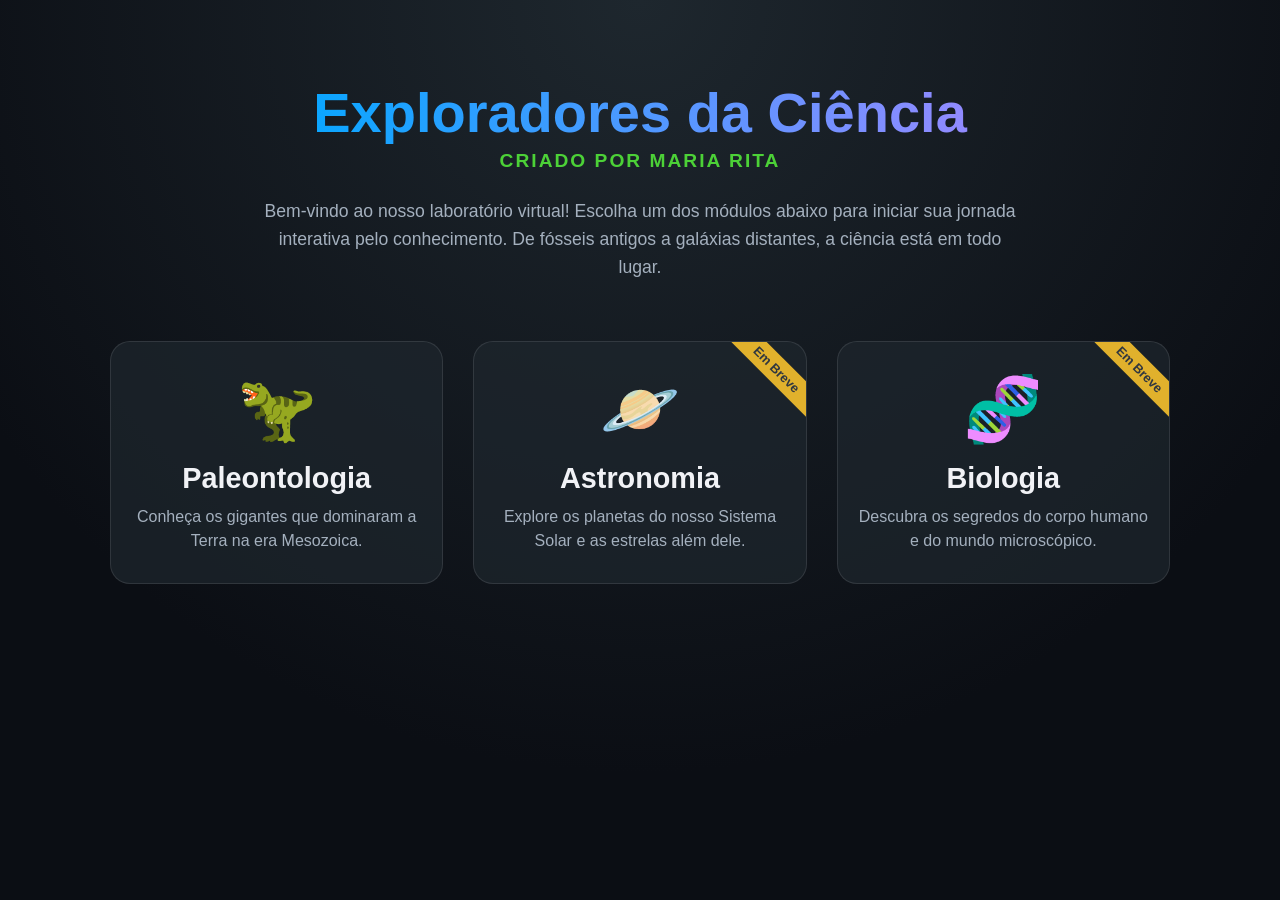
==== index.html @ f39e193e "Add files via upload" ====
<!DOCTYPE html>
<html lang="pt-BR">
<head>
    <meta charset="UTF-8">
    <meta name="viewport" content="width=device-width, initial-scale=1.0">
    <title>Portal da Ciência | Maria Rita</title>
    <link rel="stylesheet" href="style.css">
</head>
<body>

    <header class="hero-section">
        <div class="hero-conteudo">
            <h1>Exploradores da Ciência</h1>
            <p class="subtitulo">Criado por Maria Rita</p>
            <p class="descricao-portal">
                Bem-vindo ao nosso laboratório virtual! Escolha um dos módulos abaixo para iniciar sua jornada interativa pelo conhecimento. De fósseis antigos a galáxias distantes, a ciência está em todo lugar.
            </p>
        </div>
    </header>

    <main class="container-modulos">
        <a href="dinossauros.html" class="cartao-modulo modulo-paleo">
            <div class="icone">🦖</div>
            <h2>Paleontologia</h2>
            <p>Conheça os gigantes que dominaram a Terra na era Mesozoica.</p>
        </a>

        <a href="astronomia.html" class="cartao-modulo modulo-astro">
            <div class="icone">🪐</div>
            <h2>Astronomia</h2>
            <p>Explore os planetas do nosso Sistema Solar e as estrelas além dele.</p>
            <span class="badge">Em Breve</span>
        </a>

        <a href="biologia.html" class="cartao-modulo modulo-bio">
            <div class="icone">🧬</div>
            <h2>Biologia</h2>
            <p>Descubra os segredos do corpo humano e do mundo microscópico.</p>
            <span class="badge">Em Breve</span>
        </a>
    </main>

</body>
</html>
---- style.css ----
/* RESET E CORES GERAIS */
* { box-sizing: border-box; margin: 0; padding: 0; font-family: 'Segoe UI', Tahoma, Geneva, Verdana, sans-serif; }

body {
    background-color: #0b0e14;
    background-image: radial-gradient(circle at 50% 0%, #1e272e 0%, #0b0e14 70%);
    color: #f1f2f6;
    min-height: 100vh;
    display: flex;
    flex-direction: column;
    align-items: center;
    overflow-x: hidden;
}

/* CABEÇALHO (HERO) */
.hero-section { text-align: center; padding: 80px 20px 40px; width: 100%; max-width: 800px; position: relative; }
.hero-conteudo h1 { font-size: 3.5rem; background: linear-gradient(90deg, #00a8ff, #9c88ff); -webkit-background-clip: text; -webkit-text-fill-color: transparent; margin-bottom: 5px; }
.subtitulo { font-size: 1.2rem; color: #4cd137; font-weight: bold; letter-spacing: 2px; text-transform: uppercase; margin-bottom: 25px; }
.descricao-portal { font-size: 1.1rem; line-height: 1.6; color: #a4b0be; }

/* GRID DE MÓDULOS (Portal Inicial) */
.container-modulos {
    display: grid;
    grid-template-columns: repeat(auto-fit, minmax(280px, 1fr));
    gap: 30px;
    padding: 20px;
    width: 100%;
    max-width: 1100px;
    margin-bottom: 50px;
}

.cartao-modulo {
    background: rgba(30, 39, 46, 0.7);
    border: 1px solid rgba(255, 255, 255, 0.1);
    border-radius: 20px;
    padding: 30px 20px;
    text-decoration: none;
    color: #f1f2f6;
    text-align: center;
    transition: all 0.3s cubic-bezier(0.175, 0.885, 0.32, 1.275);
    position: relative;
    overflow: hidden;
}

.cartao-modulo:hover { transform: translateY(-10px); }
.modulo-paleo:hover { border-color: #4cd137; box-shadow: 0 10px 30px rgba(76, 209, 55, 0.2); }
.modulo-astro:hover { border-color: #00a8ff; box-shadow: 0 10px 30px rgba(0, 168, 255, 0.2); }
.modulo-bio:hover { border-color: #e84118; box-shadow: 0 10px 30px rgba(232, 65, 24, 0.2); }

.icone { font-size: 4rem; margin-bottom: 15px; }
.cartao-modulo h2 { font-size: 1.8rem; margin-bottom: 10px; }
.cartao-modulo p { color: #a4b0be; font-size: 1rem; line-height: 1.5; }

/* BADGE EM BREVE */
.badge { position: absolute; top: 15px; right: -30px; background-color: #e1b12c; color: #2f3640; font-size: 0.8rem; font-weight: bold; padding: 5px 30px; transform: rotate(45deg); }


/* --- ESTILOS ESPECÍFICOS: PALEONTOLOGIA --- */
main { width: 100%; max-width: 1200px; }

.btn-voltar {
    display: inline-block; padding: 10px 20px; background-color: rgba(255,255,255,0.1); 
    color: #f1f2f6; text-decoration: none; border-radius: 8px; margin-bottom: 20px;
    transition: background-color 0.3s; position: absolute; top: 20px; left: 20px;
}
.btn-voltar:hover { background-color: rgba(255,255,255,0.2); }

.sessao-era { padding: 40px 20px; border-bottom: 1px solid rgba(255,255,255,0.05); width: 100%; }
.titulo-era { font-size: 2rem; margin-bottom: 5px; text-transform: uppercase; }
.descricao-era { color: #a4b0be; margin-bottom: 30px; font-style: italic; }

/* Cores das Eras */
.triassico-cor { color: #e1b12c; }
.jurassico-cor { color: #4cd137; }
.cretaceo-cor { color: #e84118; }

/* TRILHA HORIZONTAL E CARTÕES (A Linha do Tempo) */
.trilha-cards {
    display: flex; gap: 30px; padding: 20px 10px; 
    overflow-x: auto; 
    flex-wrap: nowrap; 
    width: 100%;
}

.cartao-item {
    flex: 0 0 320px; 
    background: rgba(255, 255, 255, 0.03); 
    backdrop-filter: blur(10px);
    -webkit-backdrop-filter: blur(10px);
    border: 1px solid rgba(255, 255, 255, 0.1);
    border-radius: 20px;
    padding: 20px;
    cursor: pointer;
    text-align: left;
    transition: all 0.4s cubic-bezier(0.175, 0.885, 0.32, 1.275);
}

.cartao-item:hover {
    transform: translateY(-10px) scale(1.02);
    border-color: #4cd137;
    box-shadow: 0 15px 35px rgba(0, 0, 0, 0.5);
    background: rgba(255, 255, 255, 0.08);
}

.video-thumbnail {
    width: 100%;
    aspect-ratio: 16 / 9; 
    object-fit: cover;
    border-radius: 12px;
    margin-bottom: 15px;
    background-color: #000;
}

.cartao-item h3 { color: #f1f2f6; font-size: 1.5rem; margin-bottom: 5px; }
.cartao-item p { color: #a4b0be; font-size: 1rem; }

/* --- JANELA MODAL (CARTÃO DE FOCO) --- */
#modal-container {
    position: fixed; top: 0; left: 0; width: 100%; height: 100%;
    background-color: rgba(10, 15, 20, 0.95);
    backdrop-filter: blur(15px);
    display: flex; justify-content: center; align-items: center;
    z-index: 1000; visibility: hidden; opacity: 0; transition: opacity 0.3s ease;
}

#modal-container.visivel { visibility: visible; opacity: 1; }

#cartao-foco {
    width: 90%; max-width: 650px;
    max-height: 85vh; /* O SEGREDO 1: O cartão nunca será maior que a tela */
    overflow-y: auto; /* O SEGREDO 2: Cria a barra de rolagem */
    position: relative;
    text-align: center;
    transform: scale(0.9);
    transition: transform 0.4s cubic-bezier(0.175, 0.885, 0.32, 1.275);
    background-color: transparent;
}

/* Customizando a barra de rolagem do Modal para ficar elegante */
#cartao-foco::-webkit-scrollbar { width: 8px; }
#cartao-foco::-webkit-scrollbar-track { background: rgba(0,0,0,0.3); border-radius: 10px; }
#cartao-foco::-webkit-scrollbar-thumb { background: #4cd137; border-radius: 10px; }

#modal-container.visivel #cartao-foco { transform: scale(1); }

/* O SEGREDO 3: Botão 'X' fixo na tela (nunca mais vai sumir) */
#botao-fechar {
    position: fixed; top: 20px; right: 30px; font-size: 40px; cursor: pointer; color: #fff; 
    background-color: rgba(0,0,0,0.6); width: 50px; height: 50px; border-radius: 50%;
    display: flex; justify-content: center; align-items: center; z-index: 2000;
    transition: background-color 0.3s, color 0.3s;
}
#botao-fechar:hover { background-color: rgba(0,0,0,0.9); color: #ff4757; }

/* VÍDEO NO MODAL */
.video-destaque {
    width: 100%;
    max-width: 500px; 
    max-height: 35vh; 
    aspect-ratio: 16 / 9;
    object-fit: cover;
    border-radius: 12px;
    box-shadow: 0 10px 30px rgba(0,0,0,0.5);
    background-color: #000;
    margin: 0 auto 15px auto; 
    display: block;
}

.botao-mutar {
    background-color: #e1b12c; color: #1e272e; border: none; padding: 8px 20px;
    font-size: 1rem; border-radius: 8px; cursor: pointer; font-weight: bold;
    margin-bottom: 20px; transition: all 0.3s; display: inline-block;
}
.botao-mutar:hover { background-color: #fbc531; transform: scale(1.05); }

.conteudo-texto-modal {
    background: linear-gradient(to top, rgba(30, 39, 46, 1), rgba(30, 39, 46, 0.8));
    padding: 30px; border-radius: 20px; border: 1px solid rgba(255, 255, 255, 0.1); text-align: left;
}

.conteudo-texto-modal h2 { color: #4cd137; font-size: 2.5rem; margin-bottom: 5px; }
.conteudo-texto-modal .subtitulo { color: #a4b0be; font-size: 1.2rem; margin-bottom: 20px; display: block; font-style: italic; }
.conteudo-texto-modal .descricao { font-size: 1.1rem; line-height: 1.6; color: #dfe4ea; }

/* RESPONSIVIDADE (CELULARES) */
@media (max-width: 768px) {
    .hero-conteudo h1 { font-size: 2.5rem; }
    .cartao-item { flex: 0 0 280px; }
    .video-destaque { max-height: 30vh; }
    #cartao-foco { width: 95%; max-height: 80vh; }
    #botao-fechar { top: 10px; right: 10px; font-size: 30px; width: 40px; height: 40px; }
}
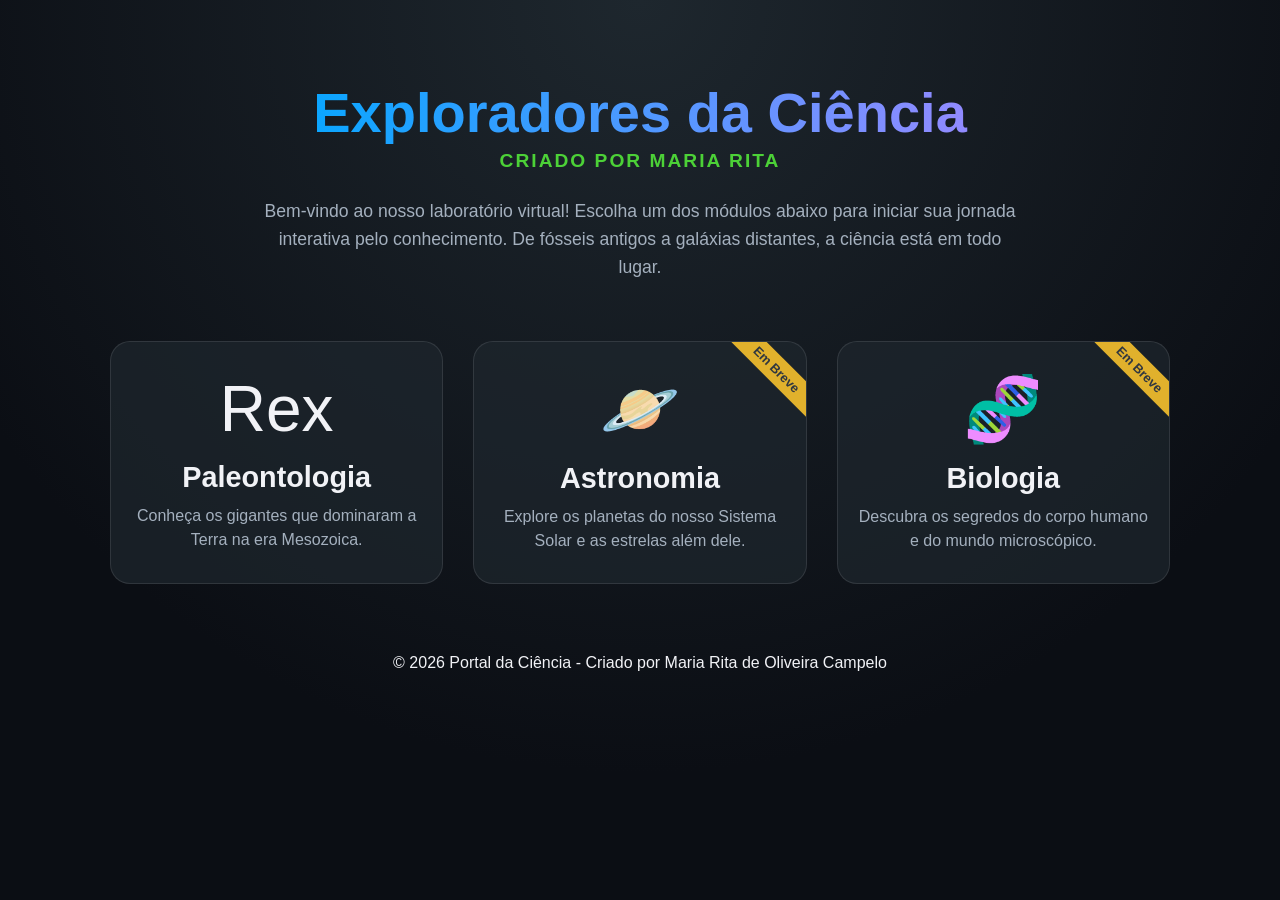
==== commit 7991ed1d: "add rodapé" ====
--- a/index.html
+++ b/index.html
@@ -20,7 +20,7 @@
 
     <main class="container-modulos">
         <a href="dinossauros.html" class="cartao-modulo modulo-paleo">
-            <div class="icone">🦖</div>
+            <div class="icone">Rex</div>
             <h2>Paleontologia</h2>
             <p>Conheça os gigantes que dominaram a Terra na era Mesozoica.</p>
         </a>
@@ -40,5 +40,9 @@
         </a>
     </main>
 
+    <footer class="rodape-principal">
+        <p>&copy; 2026 Portal da Ciência - Criado por Maria Rita de Oliveira Campelo</p>
+    </header>
+
 </body>
 </html>
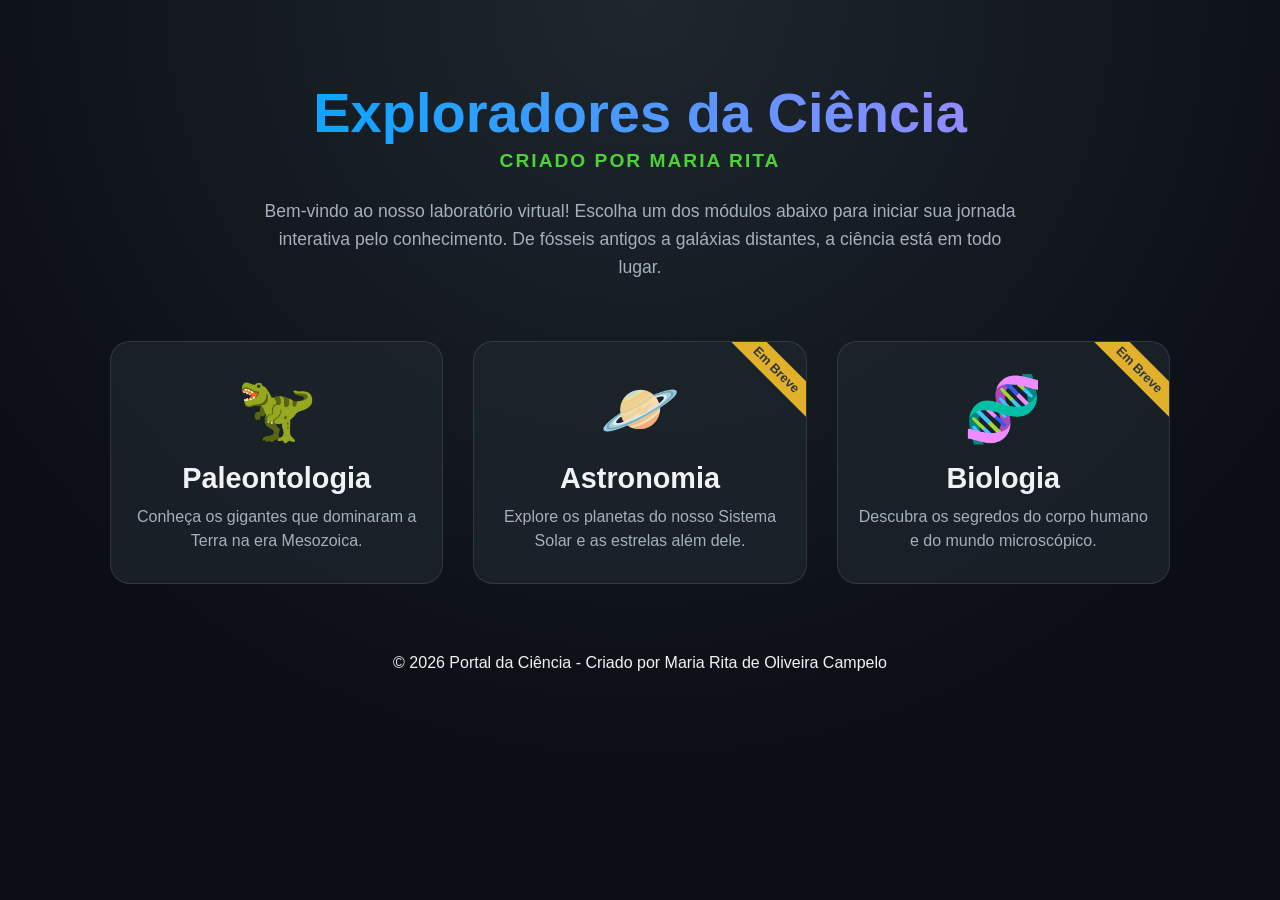
==== commit a6eb3313: "fix frontpage" ====
--- a/index.html
+++ b/index.html
@@ -20,7 +20,7 @@
 
     <main class="container-modulos">
         <a href="dinossauros.html" class="cartao-modulo modulo-paleo">
-            <div class="icone">Rex</div>
+            <div class="icone">🦖</div>
             <h2>Paleontologia</h2>
             <p>Conheça os gigantes que dominaram a Terra na era Mesozoica.</p>
         </a>
@@ -40,9 +40,8 @@
         </a>
     </main>
 
-    <footer class="rodape-principal">
+<footer class="rodape-principal">
         <p>&copy; 2026 Portal da Ciência - Criado por Maria Rita de Oliveira Campelo</p>
-    </header>
-
+    </footer>
 </body>
 </html>
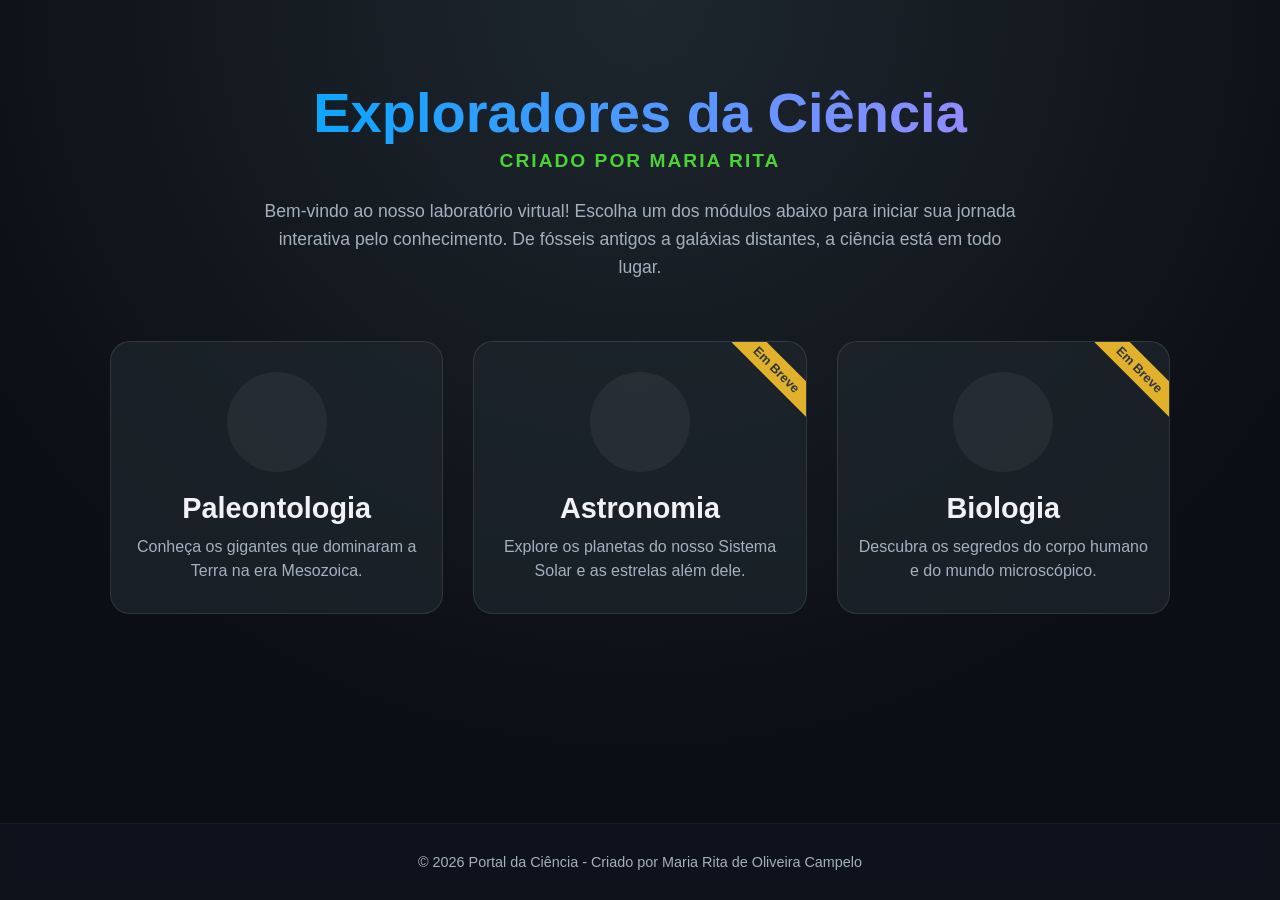
==== commit 97608570: "fiz animação" ====
--- a/index.html
+++ b/index.html
@@ -20,27 +20,33 @@
 
     <main class="container-modulos">
         <a href="dinossauros.html" class="cartao-modulo modulo-paleo">
-            <div class="icone">🦖</div>
+            <div class="icone-container">
+                <video src="icones-portal/paleo-icon.mp4" autoplay loop muted playsinline class="video-icone"></video>
+            </div>
             <h2>Paleontologia</h2>
             <p>Conheça os gigantes que dominaram a Terra na era Mesozoica.</p>
         </a>
 
         <a href="astronomia.html" class="cartao-modulo modulo-astro">
-            <div class="icone">🪐</div>
+            <div class="icone-container">
+                <video src="icones-portal/astro-icon.mp4" autoplay loop muted playsinline class="video-icone"></video>
+            </div>
             <h2>Astronomia</h2>
             <p>Explore os planetas do nosso Sistema Solar e as estrelas além dele.</p>
             <span class="badge">Em Breve</span>
         </a>
 
         <a href="biologia.html" class="cartao-modulo modulo-bio">
-            <div class="icone">🧬</div>
+            <div class="icone-container">
+                <video src="icones-portal/bio-icon.mp4" autoplay loop muted playsinline class="video-icone"></video>
+            </div>
             <h2>Biologia</h2>
             <p>Descubra os segredos do corpo humano e do mundo microscópico.</p>
             <span class="badge">Em Breve</span>
         </a>
     </main>
 
-<footer class="rodape-principal">
+    <footer class="rodape-principal">
         <p>&copy; 2026 Portal da Ciência - Criado por Maria Rita de Oliveira Campelo</p>
     </footer>
 </body>
--- a/style.css
+++ b/style.css
@@ -47,12 +47,35 @@
 .modulo-astro:hover { border-color: #00a8ff; box-shadow: 0 10px 30px rgba(0, 168, 255, 0.2); }
 .modulo-bio:hover { border-color: #e84118; box-shadow: 0 10px 30px rgba(232, 65, 24, 0.2); }
 
-.icone { font-size: 4rem; margin-bottom: 15px; }
 .cartao-modulo h2 { font-size: 1.8rem; margin-bottom: 10px; }
 .cartao-modulo p { color: #a4b0be; font-size: 1rem; line-height: 1.5; }
 
 /* BADGE EM BREVE */
 .badge { position: absolute; top: 15px; right: -30px; background-color: #e1b12c; color: #2f3640; font-size: 0.8rem; font-weight: bold; padding: 5px 30px; transform: rotate(45deg); }
+
+/* --- NOVOS ESTILOS PARA OS ÍCONES DE VÍDEO --- */
+.icone-container {
+    width: 100px;
+    height: 100px;
+    margin: 0 auto 20px auto;
+    display: flex;
+    justify-content: center;
+    align-items: center;
+    overflow: hidden;
+    border-radius: 50%;
+    background: rgba(255, 255, 255, 0.05); 
+}
+
+.video-icone {
+    width: 140%; 
+    height: 140%;
+    object-fit: cover; 
+    transition: transform 0.5s cubic-bezier(0.175, 0.885, 0.32, 1.275);
+}
+
+.cartao-modulo:hover .video-icone {
+    transform: scale(1.2); /* O efeito de Zoom elegante quando passa o mouse */
+}
 
 
 /* --- ESTILOS ESPECÍFICOS: PALEONTOLOGIA --- */
@@ -127,8 +150,8 @@
 
 #cartao-foco {
     width: 90%; max-width: 650px;
-    max-height: 85vh; /* O SEGREDO 1: O cartão nunca será maior que a tela */
-    overflow-y: auto; /* O SEGREDO 2: Cria a barra de rolagem */
+    max-height: 85vh; 
+    overflow-y: auto; 
     position: relative;
     text-align: center;
     transform: scale(0.9);
@@ -136,14 +159,13 @@
     background-color: transparent;
 }
 
-/* Customizando a barra de rolagem do Modal para ficar elegante */
 #cartao-foco::-webkit-scrollbar { width: 8px; }
 #cartao-foco::-webkit-scrollbar-track { background: rgba(0,0,0,0.3); border-radius: 10px; }
 #cartao-foco::-webkit-scrollbar-thumb { background: #4cd137; border-radius: 10px; }
 
 #modal-container.visivel #cartao-foco { transform: scale(1); }
 
-/* O SEGREDO 3: Botão 'X' fixo na tela (nunca mais vai sumir) */
+/* Botão 'X' fixo na tela */
 #botao-fechar {
     position: fixed; top: 20px; right: 30px; font-size: 40px; cursor: pointer; color: #fff; 
     background-color: rgba(0,0,0,0.6); width: 50px; height: 50px; border-radius: 50%;
@@ -182,6 +204,19 @@
 .conteudo-texto-modal .subtitulo { color: #a4b0be; font-size: 1.2rem; margin-bottom: 20px; display: block; font-style: italic; }
 .conteudo-texto-modal .descricao { font-size: 1.1rem; line-height: 1.6; color: #dfe4ea; }
 
+/* --- ESTILOS DO NOVO RODAPÉ --- */
+.rodape-principal {
+    width: 100%;
+    padding: 30px 20px;
+    text-align: center;
+    background: rgba(15, 20, 30, 0.8);
+    backdrop-filter: blur(10px);
+    border-top: 1px solid rgba(255, 255, 255, 0.05);
+    margin-top: auto; 
+    color: #a4b0be;
+    font-size: 0.9rem;
+}
+
 /* RESPONSIVIDADE (CELULARES) */
 @media (max-width: 768px) {
     .hero-conteudo h1 { font-size: 2.5rem; }
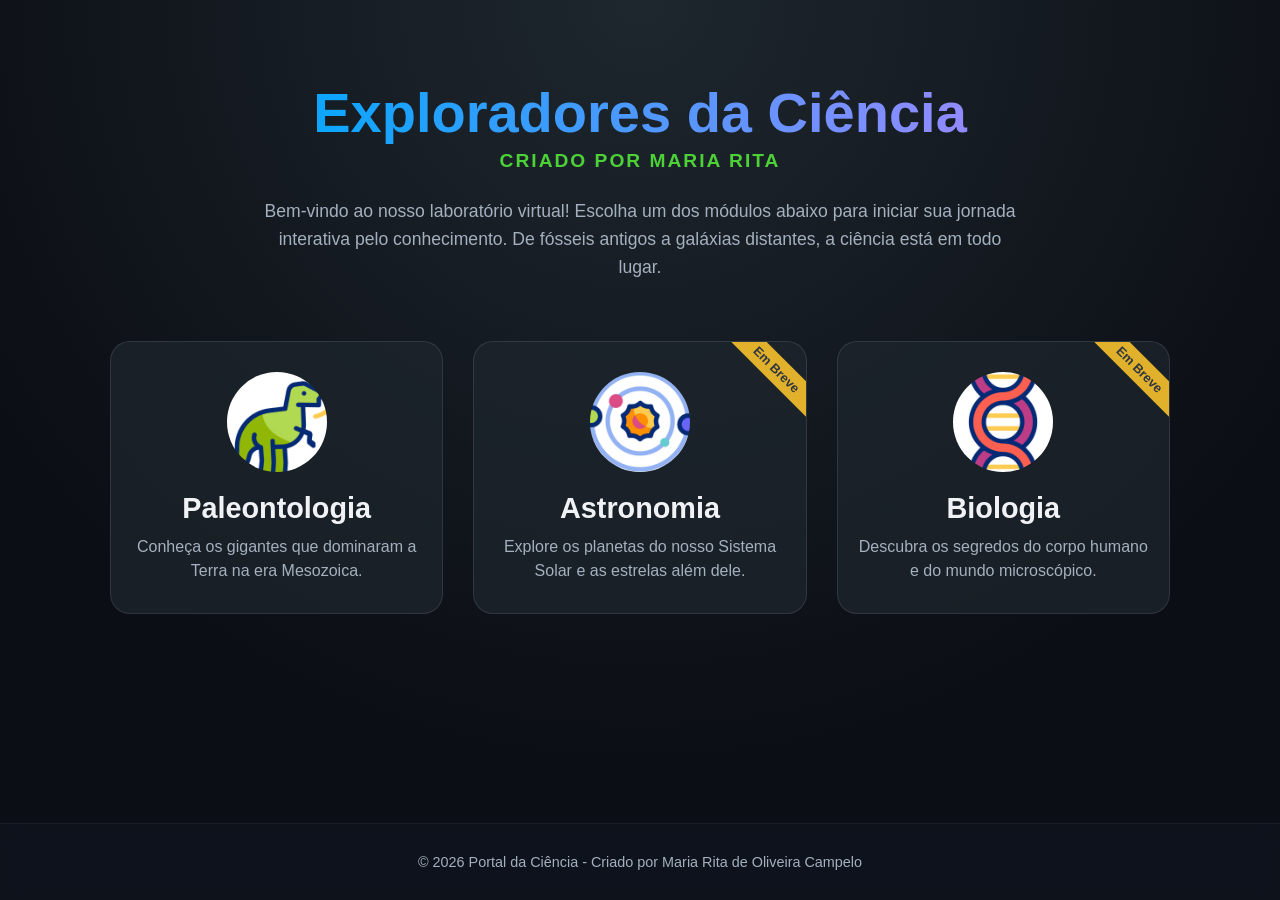
==== commit e27a5d4d: "animated icons" ====
--- a/index.html
+++ b/index.html
@@ -21,7 +21,7 @@
     <main class="container-modulos">
         <a href="dinossauros.html" class="cartao-modulo modulo-paleo">
             <div class="icone-container">
-                <video src="icones-portal/paleo-icon.mp4" autoplay loop muted playsinline class="video-icone"></video>
+                <img src="icones-portal/paleo-icon.gif" class="video-icone" alt="Animação Dinossauro">
             </div>
             <h2>Paleontologia</h2>
             <p>Conheça os gigantes que dominaram a Terra na era Mesozoica.</p>
@@ -29,7 +29,7 @@
 
         <a href="astronomia.html" class="cartao-modulo modulo-astro">
             <div class="icone-container">
-                <video src="icones-portal/astro-icon.mp4" autoplay loop muted playsinline class="video-icone"></video>
+                <img src="icones-portal/astro-icon.gif" class="video-icone" alt="Animação Saturno">
             </div>
             <h2>Astronomia</h2>
             <p>Explore os planetas do nosso Sistema Solar e as estrelas além dele.</p>
@@ -38,7 +38,7 @@
 
         <a href="biologia.html" class="cartao-modulo modulo-bio">
             <div class="icone-container">
-                <video src="icones-portal/bio-icon.mp4" autoplay loop muted playsinline class="video-icone"></video>
+                <img src="icones-portal/bio-icon.gif" class="video-icone" alt="Animação DNA">
             </div>
             <h2>Biologia</h2>
             <p>Descubra os segredos do corpo humano e do mundo microscópico.</p>
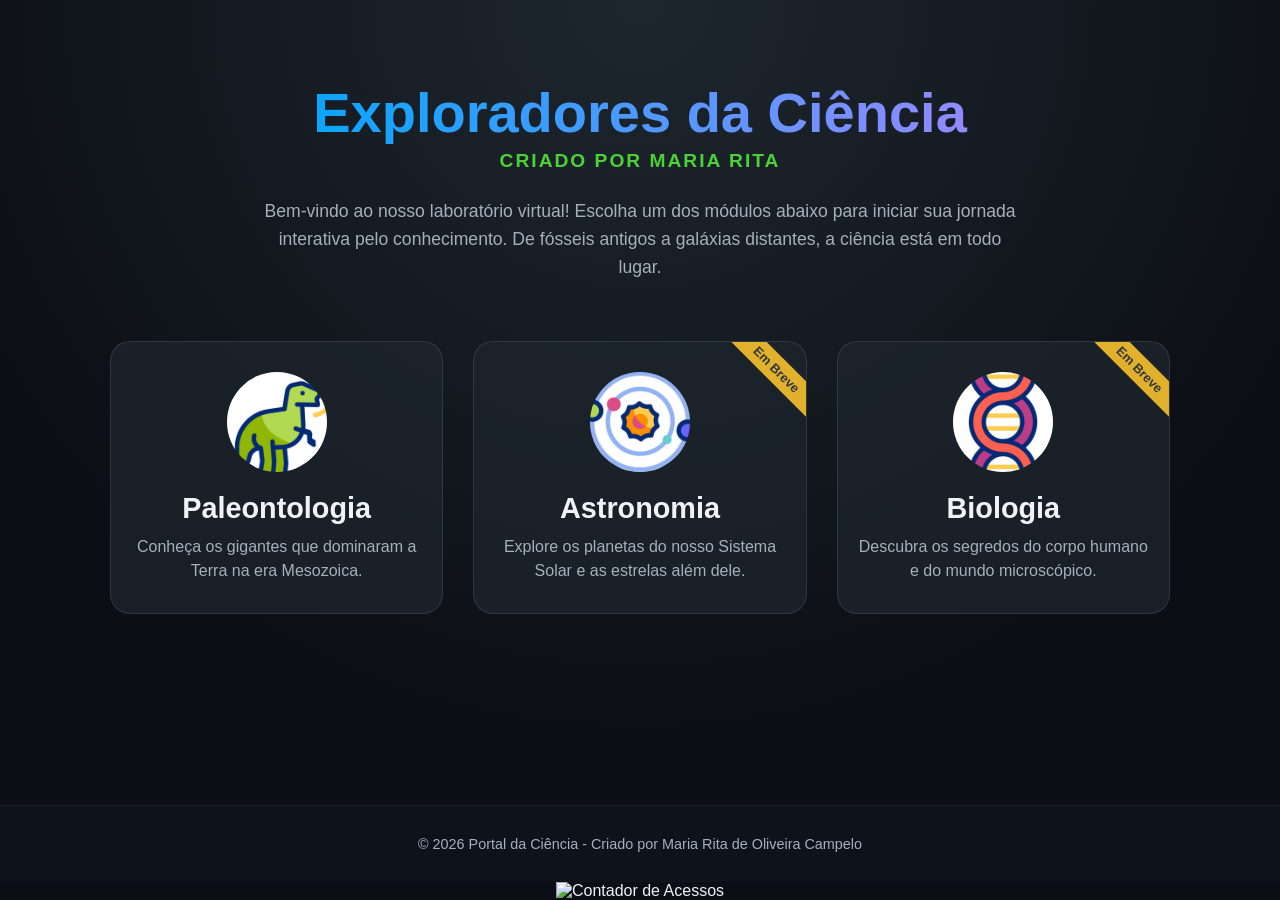
==== commit c0535e43: "add contador" ====
--- a/index.html
+++ b/index.html
@@ -49,5 +49,6 @@
     <footer class="rodape-principal">
         <p>&copy; 2026 Portal da Ciência - Criado por Maria Rita de Oliveira Campelo</p>
     </footer>
+    <img src="https://api.visitorbadge.io/api/combined?path=SEU-SITE-AQUI&countColor=%23263759" alt="Contador de Acessos">
 </body>
 </html>
--- a/style.css
+++ b/style.css
@@ -90,7 +90,45 @@
 
 .sessao-era { padding: 40px 20px; border-bottom: 1px solid rgba(255,255,255,0.05); width: 100%; }
 .titulo-era { font-size: 2rem; margin-bottom: 5px; text-transform: uppercase; }
-.descricao-era { color: #a4b0be; margin-bottom: 30px; font-style: italic; }
+/* --- PAINÉIS GEOLÓGICOS DAS ERAS --- */
+.painel-geologico {
+    background: rgba(30, 39, 46, 0.4);
+    backdrop-filter: blur(8px);
+    border-radius: 15px;
+    padding: 20px;
+    margin-bottom: 25px;
+    border-left: 5px solid;
+    max-width: 1000px;
+}
+
+.borda-triassico { border-left-color: #e1b12c; }
+.borda-jurassico { border-left-color: #4cd137; }
+.borda-cretaceo { border-left-color: #e84118; }
+
+.painel-dados {
+    display: flex;
+    flex-wrap: wrap;
+    gap: 15px;
+    margin-bottom: 15px;
+    padding-bottom: 15px;
+    border-bottom: 1px solid rgba(255, 255, 255, 0.1);
+}
+
+.dado-destaque {
+    background: rgba(0, 0, 0, 0.3);
+    padding: 6px 12px;
+    border-radius: 20px;
+    font-size: 0.9rem;
+    color: #f1f2f6;
+    font-weight: bold;
+    letter-spacing: 0.5px;
+}
+
+.painel-geologico p {
+    color: #a4b0be;
+    line-height: 1.6;
+    font-size: 1.05rem;
+}
 
 /* Cores das Eras */
 .triassico-cor { color: #e1b12c; }
